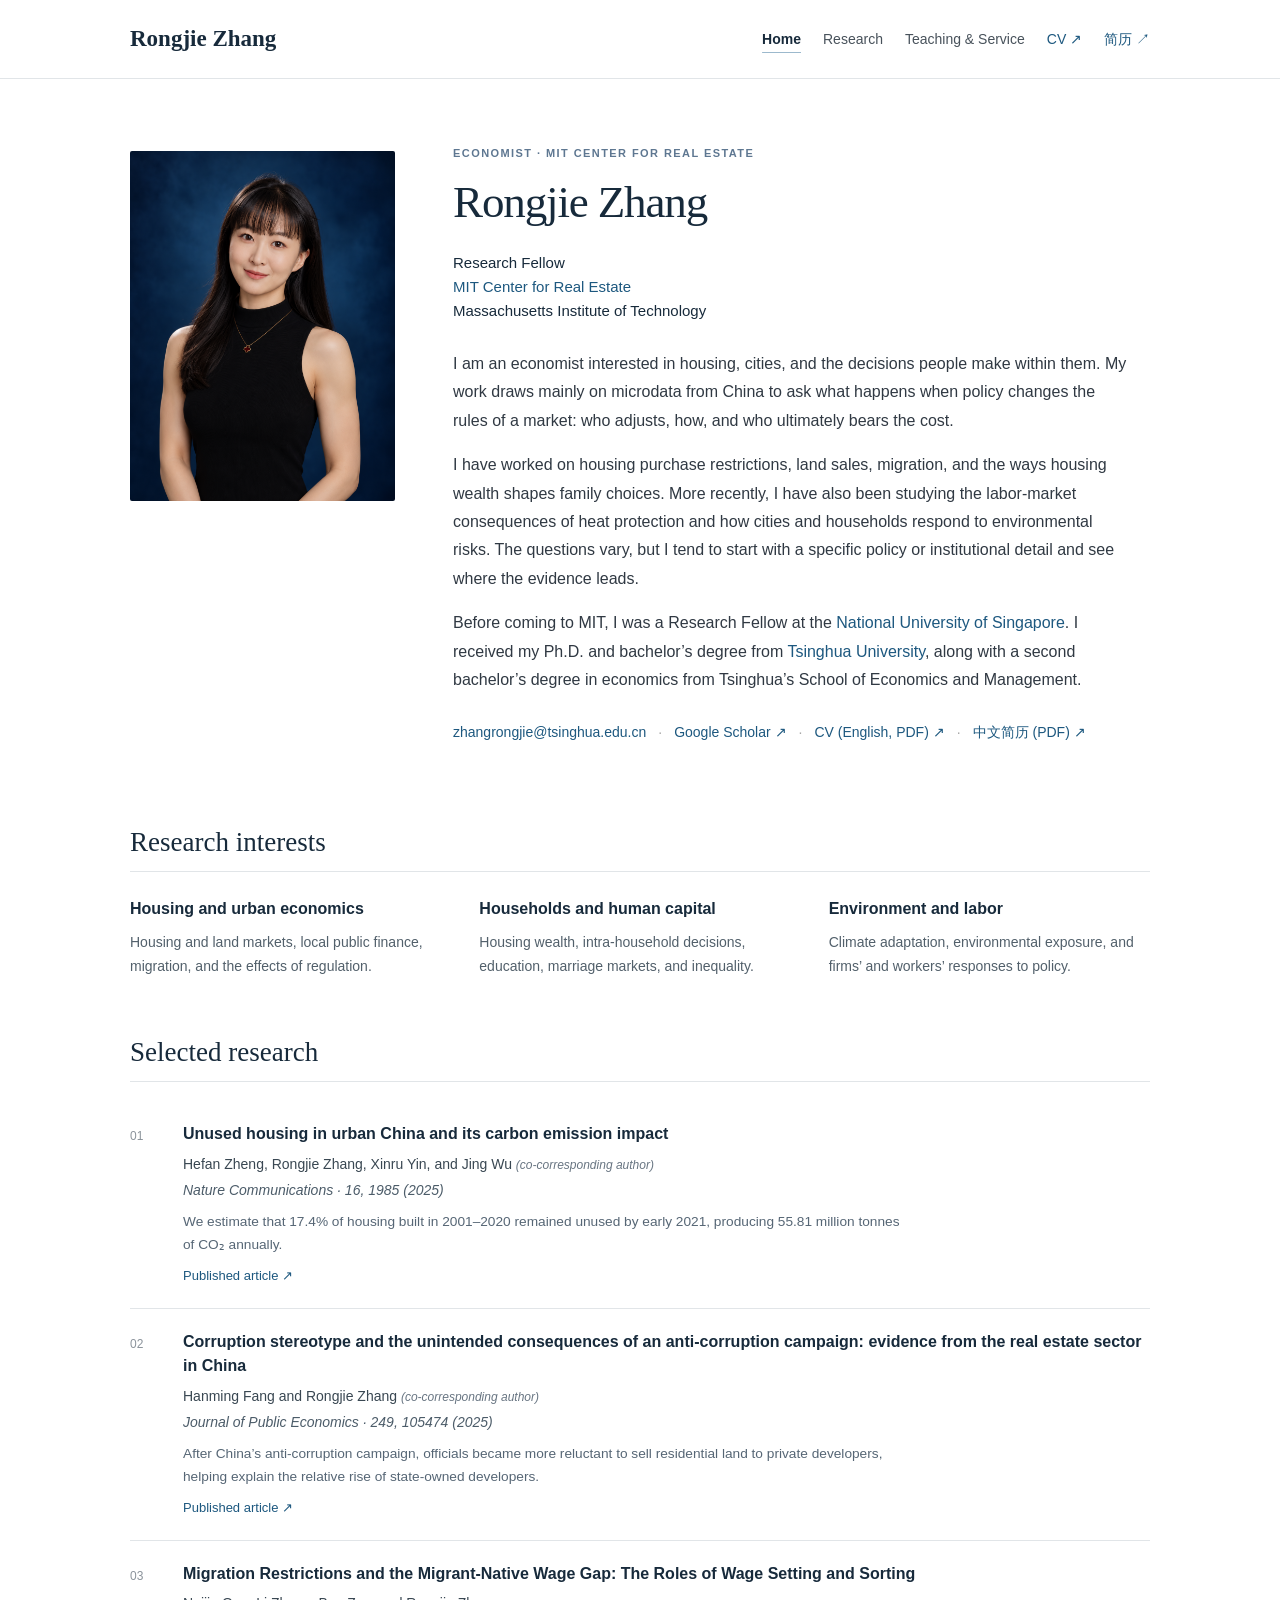
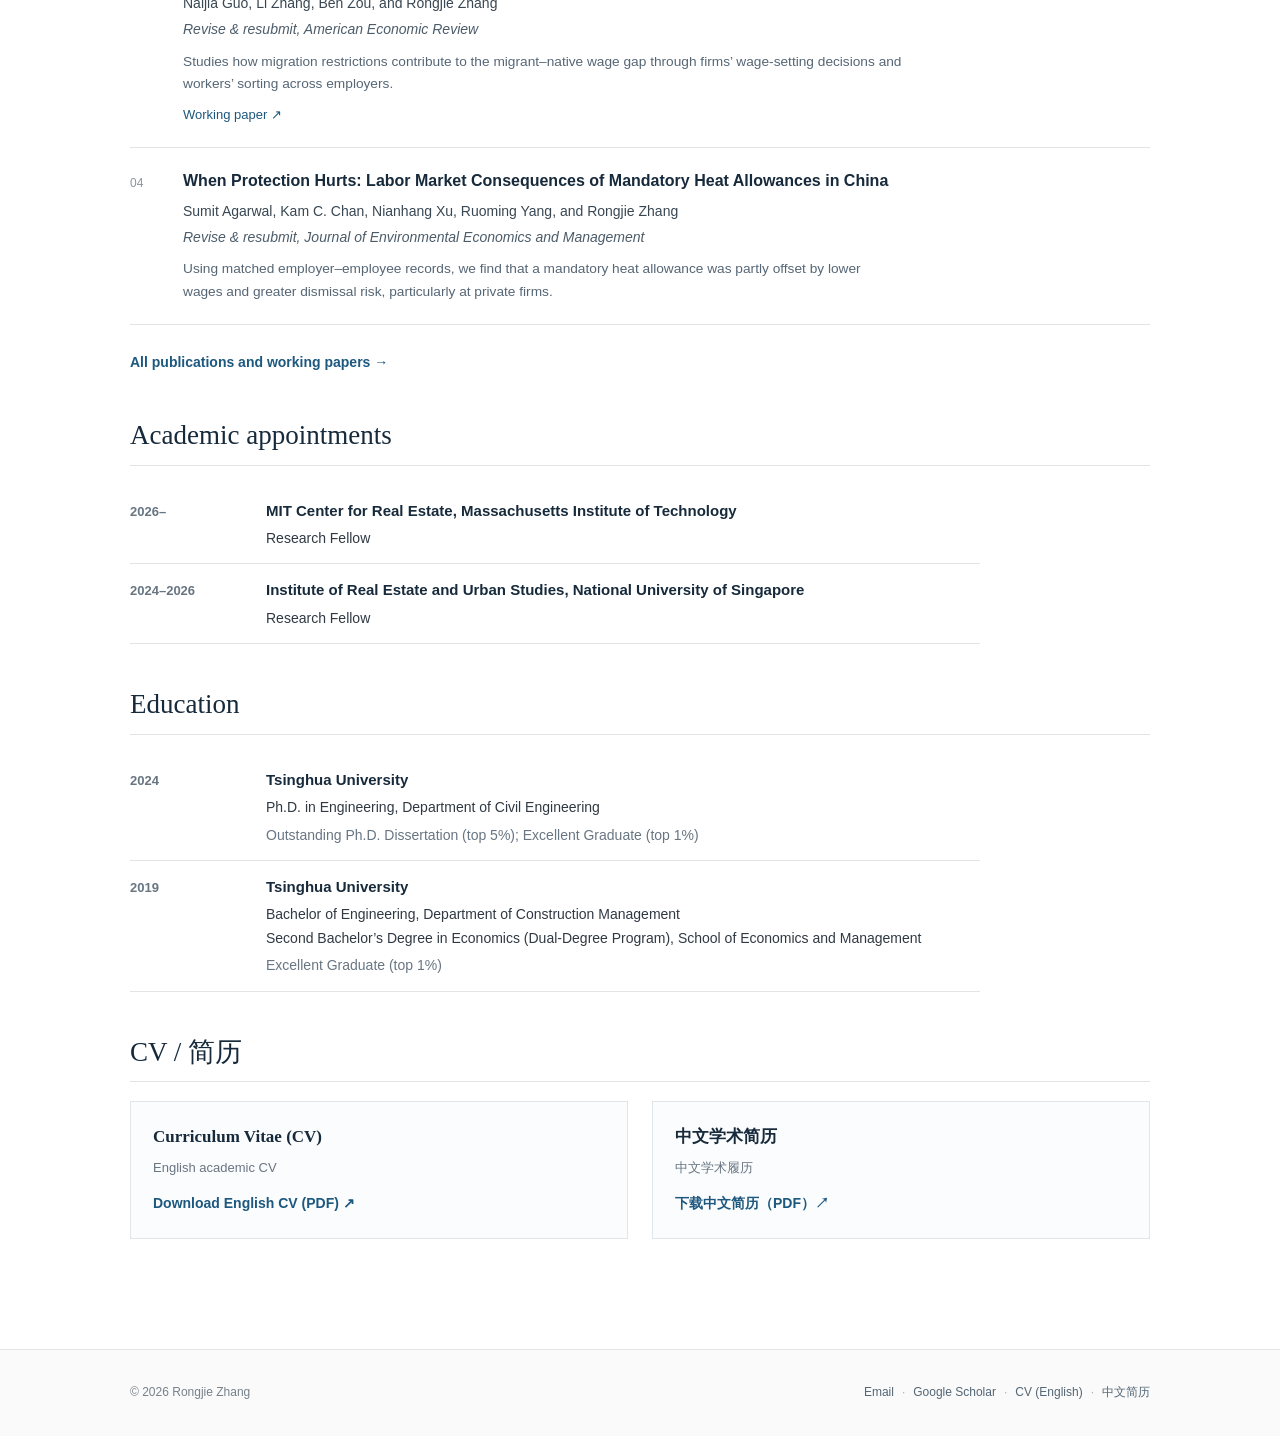
==== index.html @ 8dd88d0b "Add files via upload" ====
<!DOCTYPE html>
<html lang="en"><head><meta charset="utf-8"/><meta content="width=device-width, initial-scale=1" name="viewport"/><meta content="#ffffff" name="theme-color"/><meta content="Rongjie Zhang | Economist and Research Fellow, MIT Center for Real Estate" name="description"/><title>Home | Rongjie Zhang</title><link href="https://zhangrongjiethu.github.io/index.html" rel="canonical"/><link href="assets/favicon.svg" rel="icon" type="image/svg+xml"/><link href="styles.css" rel="stylesheet"/><script defer="" src="script.js"></script></head><body><a class="skip-link" href="#main">Skip to content</a><header class="site-header"><div class="wrap header-content"><a class="wordmark" href="index.html">Rongjie Zhang</a><nav aria-label="Main navigation" class="mainnav"><a aria-current="page" href="index.html">Home</a><a href="research.html">Research</a><a href="teaching.html">Teaching &amp; Service</a><a class="navcv" href="assets/Rongjie_Zhang_CV.pdf" rel="noopener" target="_blank">CV ↗</a><a class="navcv" href="assets/Rongjie_Zhang_CV_CN.pdf" rel="noopener" target="_blank">简历 ↗</a></nav><button aria-controls="mobile-menu" aria-expanded="false" aria-label="Open navigation" class="menu-button" type="button"><span></span><span></span><span></span></button></div><nav aria-label="Mobile navigation" class="mobile-nav" hidden="" id="mobile-menu"><a href="index.html">Home</a><a href="research.html">Research</a><a href="teaching.html">Teaching &amp; Service</a><a href="assets/Rongjie_Zhang_CV.pdf">CV (English)</a><a href="assets/Rongjie_Zhang_CV_CN.pdf">中文简历 (PDF)</a></nav></header><main id="main"><div class="wrap home-intro"><div class="portrait-col"><img alt="Portrait of Rongjie Zhang" class="portrait" height="1536" src="assets/rongjie-zhang.png" width="1024"/></div><div class="bio-col"><p class="eyebrow">Economist · MIT Center for Real Estate</p><h1>Rongjie Zhang</h1><p class="affil">Research Fellow<br/><a href="https://cre.mit.edu/" rel="noopener" target="_blank">MIT Center for Real Estate</a><br/>Massachusetts Institute of Technology</p>
<p>I am an economist interested in housing, cities, and the decisions people make within them. My work draws mainly on microdata from China to ask what happens when policy changes the rules of a market: who adjusts, how, and who ultimately bears the cost.</p>
<p>I have worked on housing purchase restrictions, land sales, migration, and the ways housing wealth shapes family choices. More recently, I have also been studying the labor-market consequences of heat protection and how cities and households respond to environmental risks. The questions vary, but I tend to start with a specific policy or institutional detail and see where the evidence leads.</p>
<p>Before coming to MIT, I was a Research Fellow at the <a href="https://ireus.nus.edu.sg/" rel="noopener" target="_blank">National University of Singapore</a>. I received my Ph.D. and bachelor’s degree from <a href="https://www.tsinghua.edu.cn/en/" rel="noopener" target="_blank">Tsinghua University</a>, along with a second bachelor’s degree in economics from Tsinghua’s School of Economics and Management.</p>
<p class="profile-links"><a href="mailto:zhangrongjie@tsinghua.edu.cn">zhangrongjie@tsinghua.edu.cn</a><span>·</span><a href="https://scholar.google.com.hk/citations?user=AvOiO-MAAAAJ&amp;hl=en" rel="noopener" target="_blank">Google Scholar ↗</a><span>·</span><a href="assets/Rongjie_Zhang_CV.pdf" rel="noopener" target="_blank">CV (English, PDF) ↗</a><span>·</span><a href="assets/Rongjie_Zhang_CV_CN.pdf" rel="noopener" target="_blank">中文简历 (PDF) ↗</a></p></div></div>
<div class="wrap below-home"><h2 class="section-heading">Research interests</h2><div class="fields"><div><h3>Housing and urban economics</h3><p>Housing and land markets, local public finance, migration, and the effects of regulation.</p></div><div><h3>Households and human capital</h3><p>Housing wealth, intra-household decisions, education, marriage markets, and inequality.</p></div><div><h3>Environment and labor</h3><p>Climate adaptation, environmental exposure, and firms’ and workers’ responses to policy.</p></div></div>
<h2 class="section-heading">Selected research</h2><div class="selected-papers"><article class="paper"><div class="paper-num">01</div><div class="paper-info"><h3 class="paper-title"><a href="https://doi.org/10.1038/s41467-025-57217-7" rel="noopener" target="_blank">Unused housing in urban China and its carbon emission impact</a></h3><p class="paper-authors">Hefan Zheng, Rongjie Zhang, Xinru Yin, and Jing Wu <span class="paper-correspondence">(co-corresponding author)</span></p><p class="paper-venue"><em>Nature Communications</em> · 16, 1985 (2025)</p><p class="paper-summary">We estimate that 17.4% of housing built in 2001–2020 remained unused by early 2021, producing 55.81 million tonnes of CO₂ annually.</p><div class="paper-links"><a href="https://doi.org/10.1038/s41467-025-57217-7" rel="noopener" target="_blank">Published article ↗</a></div></div></article><article class="paper"><div class="paper-num">02</div><div class="paper-info"><h3 class="paper-title"><a href="https://doi.org/10.1016/j.jpubeco.2025.105474" rel="noopener" target="_blank">Corruption stereotype and the unintended consequences of an anti-corruption campaign: evidence from the real estate sector in China</a></h3><p class="paper-authors">Hanming Fang and Rongjie Zhang <span class="paper-correspondence">(co-corresponding author)</span></p><p class="paper-venue"><em>Journal of Public Economics</em> · 249, 105474 (2025)</p><p class="paper-summary">After China’s anti-corruption campaign, officials became more reluctant to sell residential land to private developers, helping explain the relative rise of state-owned developers.</p><div class="paper-links"><a href="https://doi.org/10.1016/j.jpubeco.2025.105474" rel="noopener" target="_blank">Published article ↗</a></div></div></article><article class="paper"><div class="paper-num">03</div><div class="paper-info"><h3 class="paper-title"><a href="https://papers.ssrn.com/sol3/papers.cfm?abstract_id=5092829" rel="noopener" target="_blank">Migration Restrictions and the Migrant-Native Wage Gap: The Roles of Wage Setting and Sorting</a></h3><p class="paper-authors">Naijia Guo, Li Zhang, Ben Zou, and Rongjie Zhang</p><p class="paper-venue">Revise &amp; resubmit, American Economic Review</p><p class="paper-summary">Studies how migration restrictions contribute to the migrant–native wage gap through firms’ wage-setting decisions and workers’ sorting across employers.</p><div class="paper-links"><a href="https://papers.ssrn.com/sol3/papers.cfm?abstract_id=5092829" rel="noopener" target="_blank">Working paper ↗</a></div></div></article><article class="paper"><div class="paper-num">04</div><div class="paper-info"><h3 class="paper-title">When Protection Hurts: Labor Market Consequences of Mandatory Heat Allowances in China</h3><p class="paper-authors">Sumit Agarwal, Kam C. Chan, Nianhang Xu, Ruoming Yang, and Rongjie Zhang</p><p class="paper-venue">Revise &amp; resubmit, Journal of Environmental Economics and Management</p><p class="paper-summary">Using matched employer–employee records, we find that a mandatory heat allowance was partly offset by lower wages and greater dismissal risk, particularly at private firms.</p></div></article></div><p class="more-link"><a href="research.html">All publications and working papers →</a></p>
<h2 class="section-heading">Academic appointments</h2><div class="timeline education-timeline"><div class="timeline-row"><span class="timeline-date">2026–</span><div><h3>MIT Center for Real Estate, Massachusetts Institute of Technology</h3><p>Research Fellow</p></div></div><div class="timeline-row"><span class="timeline-date">2024–2026</span><div><h3>Institute of Real Estate and Urban Studies, National University of Singapore</h3><p>Research Fellow</p></div></div></div>
<h2 class="section-heading">Education</h2><div class="timeline education-timeline"><div class="timeline-row"><span class="timeline-date">2024</span><div><h3>Tsinghua University</h3><p>Ph.D. in Engineering, Department of Civil Engineering</p><p class="subline">Outstanding Ph.D. Dissertation (top 5%); Excellent Graduate (top 1%)</p></div></div><div class="timeline-row"><span class="timeline-date">2019</span><div><h3>Tsinghua University</h3><p>Bachelor of Engineering, Department of Construction Management</p><p>Second Bachelor’s Degree in Economics (Dual-Degree Program), School of Economics and Management</p><p class="subline">Excellent Graduate (top 1%)</p></div></div></div>
<h2 class="section-heading" id="cv-downloads">CV / 简历</h2><div class="cv-downloads"><div><h3>Curriculum Vitae (CV)</h3><p>English academic CV</p><a download="" href="assets/Rongjie_Zhang_CV.pdf">Download English CV (PDF) ↗</a></div><div><h3>中文学术简历</h3><p>中文学术履历</p><a download="" href="assets/Rongjie_Zhang_CV_CN.pdf">下载中文简历（PDF）↗</a></div></div></div></main><footer class="footer"><div class="wrap foot-content"><span>© <span id="current-year">2026</span> Rongjie Zhang</span><span><a href="mailto:zhangrongjie@tsinghua.edu.cn">Email</a><span class="sep">·</span><a href="https://scholar.google.com.hk/citations?user=AvOiO-MAAAAJ&amp;hl=en" rel="noopener" target="_blank">Google Scholar</a><span class="sep">·</span><a href="assets/Rongjie_Zhang_CV.pdf">CV (English)</a><span class="sep">·</span><a href="assets/Rongjie_Zhang_CV_CN.pdf">中文简历</a></span></div></footer></body></html>
---- styles.css ----
/* Academic personal website: quiet typography, legible text, no framework */
:root{--ink:#172a3b;--text:#303943;--muted:#687582;--line:#e1e5e8;--link:#1d587f;--background:#fff;--subtle:#f7f8f8}
*{box-sizing:border-box}html{scroll-behavior:smooth}body{margin:0;background:var(--background);color:var(--text);font:16px/1.78 -apple-system,BlinkMacSystemFont,"Segoe UI",Arial,Helvetica,sans-serif;-webkit-font-smoothing:antialiased}a{color:var(--link);text-decoration:none}a:hover{text-decoration:underline}a:focus-visible,button:focus-visible{outline:3px solid #7fa9c2;outline-offset:3px}.wrap{width:min(100% - 52px,1020px);margin:0 auto}.skip-link{position:absolute;top:-100px;left:10px;background:#fff;padding:8px 14px;z-index:5}.skip-link:focus{top:10px}.site-header{border-bottom:1px solid var(--line)}.header-content{min-height:78px;display:flex;align-items:center;justify-content:space-between;gap:25px}.wordmark{font-family:Georgia,"Times New Roman",serif;color:var(--ink);font-size:23px;font-weight:600;white-space:nowrap}.wordmark:hover{text-decoration:none}.mainnav{display:flex;align-items:center;gap:30px}.mainnav a{font-size:14px;color:#48525b}.mainnav a[aria-current="page"]{font-weight:700;color:var(--ink);text-decoration:underline;text-decoration-color:#9cb9cd;text-underline-offset:8px}.mainnav .navcv{color:var(--link)}.menu-button{display:none;appearance:none;border:0;background:none;cursor:pointer;padding:10px}.menu-button span{display:block;width:23px;height:2px;margin:5px 0;background:var(--ink)}.mobile-nav{border-top:1px solid var(--line);padding:12px 26px 23px}.mobile-nav a{display:block;padding:7px 0}.mobile-nav[hidden]{display:none}
h1,h2,h3,p{margin-top:0}h1,h2,h3{color:var(--ink)}h1{font-family:Georgia,"Times New Roman",serif;font-size:45px;line-height:1.18;letter-spacing:-.025em;font-weight:normal;margin:0 0 22px}h2{font-family:Georgia,"Times New Roman",serif;font-size:27px;line-height:1.28;font-weight:normal}h3{font-size:16px}.home-intro{display:grid;grid-template-columns:265px minmax(0,1fr);gap:68px;padding-top:65px;padding-bottom:37px;align-items:start}.portrait-col{padding-top:7px}.portrait{display:block;width:100%;height:350px;object-fit:cover;object-position:center 18%;border-radius:2px}.portrait-caption{font-size:12px;color:var(--muted);margin:10px 0 0;letter-spacing:.03em}.bio-col{max-width:680px}.eyebrow{text-transform:uppercase;font-size:11px;letter-spacing:.13em;font-weight:700;color:#5e7791;margin:0 0 12px}.affil{font-size:15px;line-height:1.6;color:var(--ink);margin:0 0 27px}.bio-col>p:not(.eyebrow):not(.affil):not(.profile-links){margin-bottom:17px}.bio-col strong{font-weight:600}.profile-links{display:flex;flex-wrap:wrap;gap:8px 12px;font-size:14px;margin:25px 0 0;align-items:center}.profile-links span{color:#a8a8a8}.below-home{padding-bottom:90px}.section-heading{border-bottom:1px solid var(--line);padding-bottom:12px;margin:48px 0 19px}.research-intro{max-width:825px}.fields{display:grid;grid-template-columns:repeat(3,minmax(0,1fr));gap:28px;margin-top:23px}.fields h3{margin-bottom:6px;font-weight:650}.fields p{font-size:14px;line-height:1.72;color:#52606b}.selected-papers .paper{padding:21px 0}.more-link{margin-top:25px;font-size:14px}.more-link a{font-weight:600}.article-page{max-width:940px;padding-top:63px;padding-bottom:100px}.page-heading{max-width:830px;margin-bottom:44px}.page-heading h1{font-size:39px;margin-bottom:22px}.page-heading p:last-child{color:#4e5963}.paper-list{margin-bottom:36px}.paper{display:grid;grid-template-columns:38px 1fr;gap:15px;border-bottom:1px solid var(--line);padding:24px 0 21px}.paper:first-child{border-top:0}.paper-num{font-size:12px;color:#8b939b;padding-top:4px;font-variant-numeric:tabular-nums}.paper-title{font-size:16px;font-weight:600;line-height:1.54;margin:0 0 6px}.paper-title a{color:var(--ink)}.paper-title a:hover{color:var(--link)}.paper-authors{font-size:14px;line-height:1.64;margin:0 0 3px}.paper-venue{font-size:14px;line-height:1.6;margin:0;color:#4c5c69;font-style:italic}.paper-summary{font-size:13.5px;color:#63717e;margin:10px 0 0;max-width:720px;line-height:1.65}.paper-links{font-size:13px;margin-top:7px}.paper-links:empty{display:none}.section-context{font-size:14px;color:var(--muted);margin:-6px 0 19px}.research-note{border-left:3px solid #c3d6e2;background:var(--subtle);padding:17px 22px;margin-top:40px}.research-note h3{margin:0 0 5px}.research-note p{margin:0;font-size:14px}.subheading{font-size:16px;margin:25px 0 8px}.journal-list{max-width:900px;font-size:14px;line-height:1.9}.timeline{margin-top:12px}.timeline-row{display:grid;grid-template-columns:116px minmax(0,1fr);gap:20px;padding:15px 0;border-bottom:1px solid var(--line)}.timeline-date{font-size:13px;color:var(--muted);padding-top:2px;font-weight:600}.timeline-row h3{margin:0 0 2px;font-size:15px}.timeline-row p{margin:0;font-size:14px;line-height:1.72}.timeline-row .subline{margin-top:3px;color:var(--muted)}.muted{font-weight:400;color:var(--muted)}.timeline.dense .timeline-row{padding:11px 0}.footer{border-top:1px solid var(--line);background:#fafafa}.foot-content{min-height:86px;display:flex;justify-content:space-between;align-items:center;font-size:12px;color:#76818b;gap:16px}.foot-content a{color:#536675}.sep{padding:0 8px;color:#aab3ba}
@media(max-width:810px){.wrap{width:min(100% - 36px,680px)}.mainnav{display:none}.menu-button{display:block}.header-content{min-height:66px}.wordmark{font-size:21px}.home-intro{grid-template-columns:180px minmax(0,1fr);gap:28px;padding-top:43px}.portrait{height:245px}.bio-col h1{font-size:35px}.affil{font-size:14px}.fields{grid-template-columns:1fr;gap:8px}.article-page{padding-top:44px}.page-heading h1{font-size:34px}}
@media(max-width:590px){.wrap{width:calc(100% - 38px)}.home-intro{grid-template-columns:1fr;gap:19px}.portrait-col{max-width:205px}.portrait{height:248px}.portrait-caption{display:none}.bio-col h1{font-size:37px}.bio-col .eyebrow{margin-bottom:7px}.bio-col .affil{margin-bottom:22px}.profile-links{line-height:1.6}.page-heading h1{font-size:33px}.article-page{padding-bottom:65px}.paper{grid-template-columns:26px minmax(0,1fr);gap:9px;padding:21px 0}.paper-title{font-size:15px}.timeline-row{grid-template-columns:68px minmax(0,1fr);gap:11px}.foot-content{padding:22px 0;align-items:flex-start;flex-direction:column;min-height:unset}.section-heading{margin-top:40px}.below-home{padding-bottom:55px}}
@media(prefers-reduced-motion:reduce){html{scroll-behavior:auto}}

/* Research grant and degree distinctions */
.grant-entry{padding:9px 0 15px;border-bottom:1px solid var(--line);max-width:850px}
.grant-entry h3{font-size:16px;font-weight:650;margin:0 0 2px}
.grant-entry p{font-size:14px;line-height:1.72;margin:0 0 5px}
.grant-entry .grant-program,.grant-entry .grant-period,.grant-entry .grant-role{color:var(--muted)}
.grant-entry .grant-title{font-size:15px;color:var(--ink);margin-top:7px}
.grant-entry-research{padding-bottom:20px}
.education-timeline{max-width:850px}
.education-timeline .timeline-row{padding:13px 0}
.education-timeline .timeline-date{min-width:0}
@media(max-width:590px){.grant-entry .grant-title{font-size:14px}}
/* Prevent desktop navigation labels from breaking across lines. */
.mainnav a{white-space:nowrap}

/* Final typography refinements */
.home-intro{gap:58px}.bio-col>p:not(.eyebrow):not(.affil):not(.profile-links){margin-bottom:16px}.paper-summary{color:#566675;font-size:13.7px}.section-heading{margin-top:43px}.page-heading p:last-child{line-height:1.7}.paper-authors{color:#394752}.paper-venue em{font-style:italic}

/* bilingual CV downloads and author roles */
.cv-downloads{display:grid;grid-template-columns:repeat(2,minmax(0,1fr));gap:24px;margin:14px 0 20px}
.cv-downloads>div{border:1px solid var(--line);padding:20px 22px;background:#fbfcfd}
.cv-downloads h3{font-size:17px;margin:0 0 4px;font-family:Georgia,"Noto Serif CJK SC",serif}
.cv-downloads p{font-size:13px;color:var(--muted);margin:0 0 10px}
.cv-downloads a{font-size:14px;font-weight:600}
.paper-correspondence{font-style:italic;color:var(--muted);font-size:12px}
.mainnav{gap:22px}
@media(max-width:590px){.cv-downloads{grid-template-columns:1fr;gap:12px}}
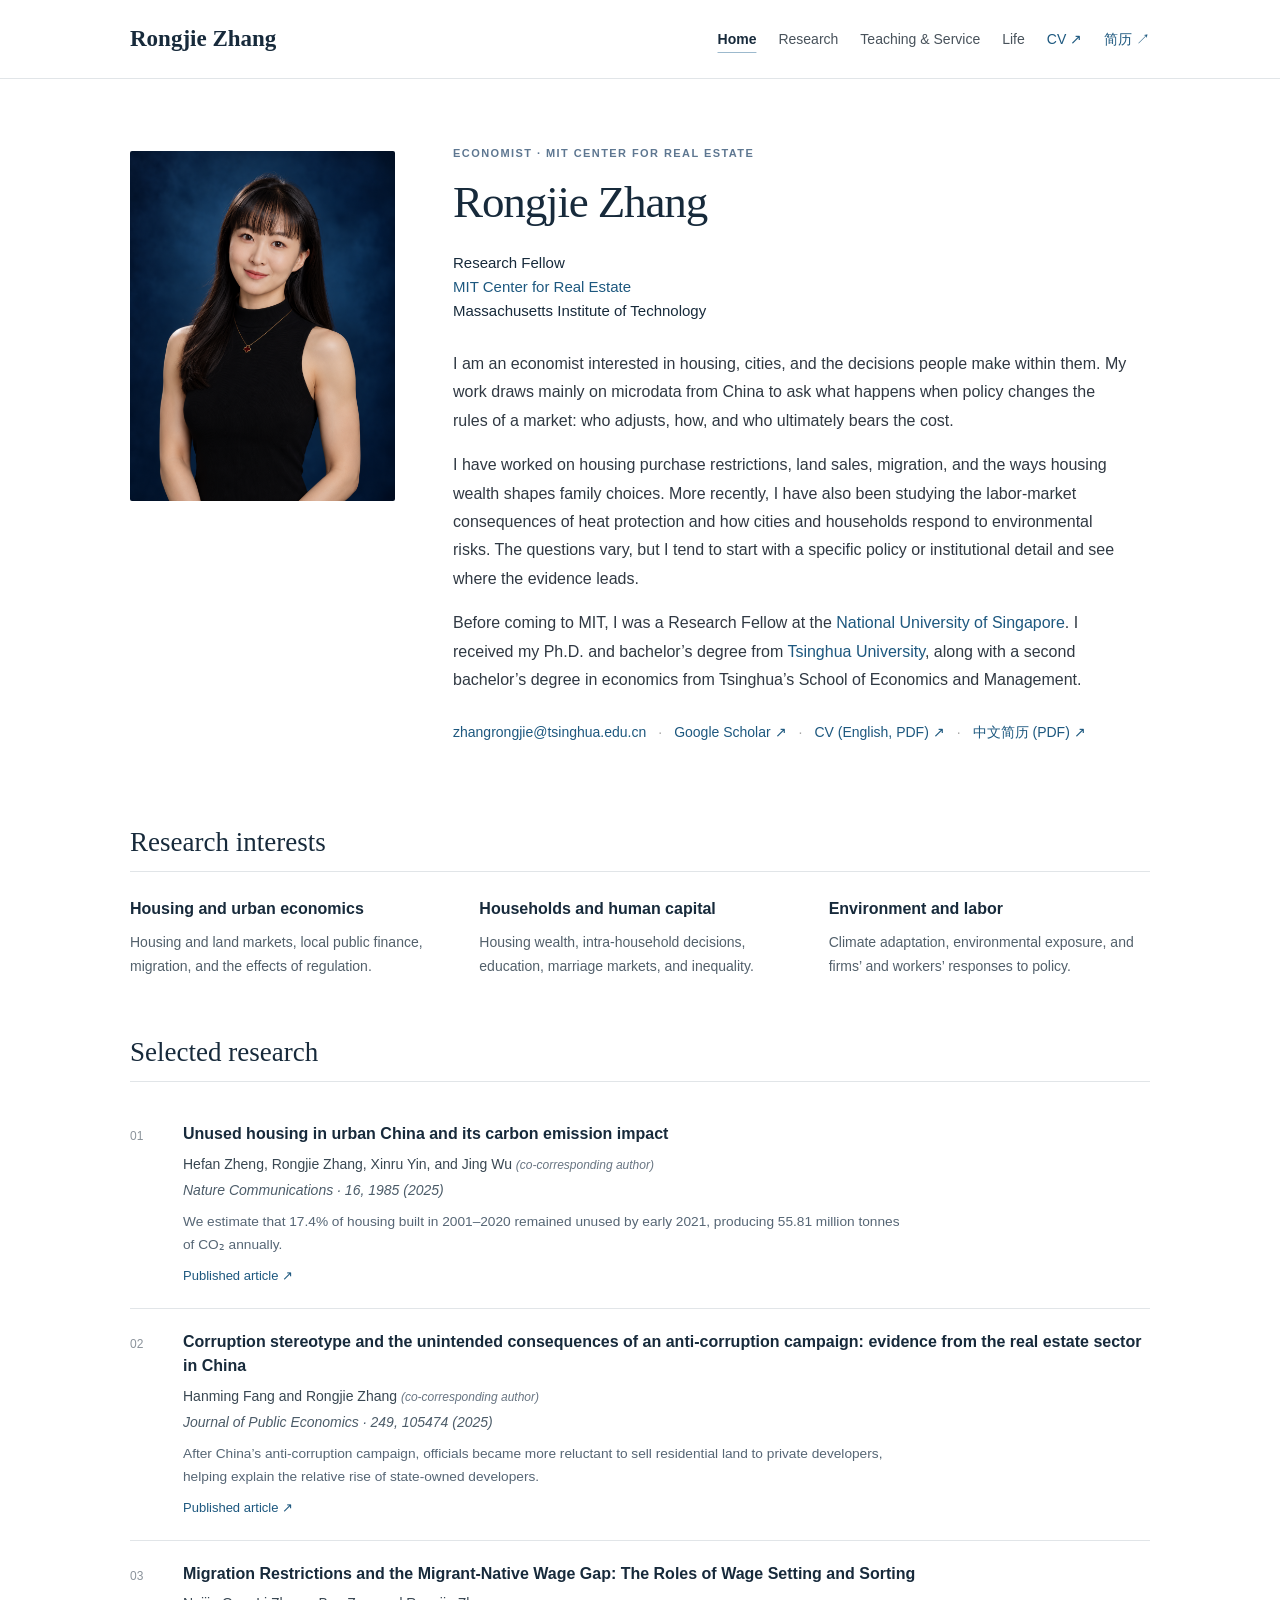
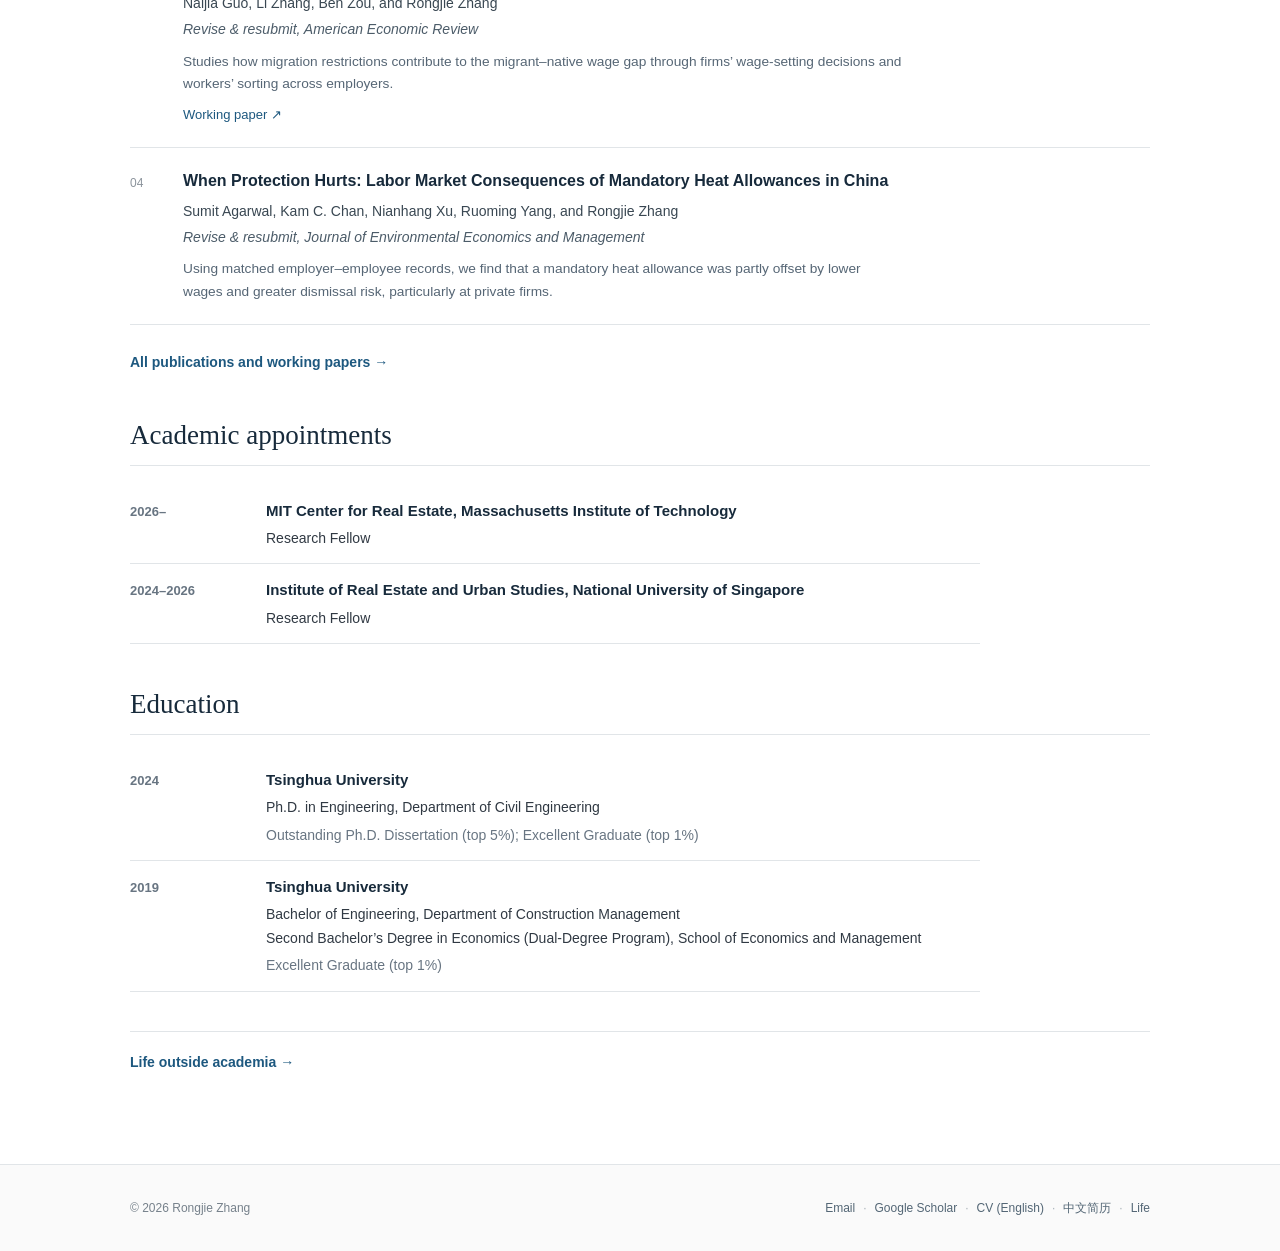
==== commit 6e9a0580: "Update academic website and Life page" ====
--- a/index.html
+++ b/index.html
@@ -1,5 +1,6 @@
 <!DOCTYPE html>
-<html lang="en"><head><meta charset="utf-8"/><meta content="width=device-width, initial-scale=1" name="viewport"/><meta content="#ffffff" name="theme-color"/><meta content="Rongjie Zhang | Economist and Research Fellow, MIT Center for Real Estate" name="description"/><title>Home | Rongjie Zhang</title><link href="https://zhangrongjiethu.github.io/index.html" rel="canonical"/><link href="assets/favicon.svg" rel="icon" type="image/svg+xml"/><link href="styles.css" rel="stylesheet"/><script defer="" src="script.js"></script></head><body><a class="skip-link" href="#main">Skip to content</a><header class="site-header"><div class="wrap header-content"><a class="wordmark" href="index.html">Rongjie Zhang</a><nav aria-label="Main navigation" class="mainnav"><a aria-current="page" href="index.html">Home</a><a href="research.html">Research</a><a href="teaching.html">Teaching &amp; Service</a><a class="navcv" href="assets/Rongjie_Zhang_CV.pdf" rel="noopener" target="_blank">CV ↗</a><a class="navcv" href="assets/Rongjie_Zhang_CV_CN.pdf" rel="noopener" target="_blank">简历 ↗</a></nav><button aria-controls="mobile-menu" aria-expanded="false" aria-label="Open navigation" class="menu-button" type="button"><span></span><span></span><span></span></button></div><nav aria-label="Mobile navigation" class="mobile-nav" hidden="" id="mobile-menu"><a href="index.html">Home</a><a href="research.html">Research</a><a href="teaching.html">Teaching &amp; Service</a><a href="assets/Rongjie_Zhang_CV.pdf">CV (English)</a><a href="assets/Rongjie_Zhang_CV_CN.pdf">中文简历 (PDF)</a></nav></header><main id="main"><div class="wrap home-intro"><div class="portrait-col"><img alt="Portrait of Rongjie Zhang" class="portrait" height="1536" src="assets/rongjie-zhang.png" width="1024"/></div><div class="bio-col"><p class="eyebrow">Economist · MIT Center for Real Estate</p><h1>Rongjie Zhang</h1><p class="affil">Research Fellow<br/><a href="https://cre.mit.edu/" rel="noopener" target="_blank">MIT Center for Real Estate</a><br/>Massachusetts Institute of Technology</p>
+
+<html lang="en"><head><meta charset="utf-8"/><meta content="width=device-width, initial-scale=1" name="viewport"/><meta content="#ffffff" name="theme-color"/><meta content="Rongjie Zhang | Economist and Research Fellow, MIT Center for Real Estate" name="description"/><title>Home | Rongjie Zhang</title><link href="https://zhangrongjiethu.github.io/index.html" rel="canonical"/><link href="assets/favicon.svg" rel="icon" type="image/svg+xml"/><link href="styles.css" rel="stylesheet"/><script defer="" src="script.js"></script></head><body><a class="skip-link" href="#main">Skip to content</a><header class="site-header"><div class="wrap header-content"><a class="wordmark" href="index.html">Rongjie Zhang</a><nav aria-label="Main navigation" class="mainnav"><a aria-current="page" href="index.html">Home</a><a href="research.html">Research</a><a href="teaching.html">Teaching &amp; Service</a><a href="life.html">Life</a><a class="navcv" href="assets/Rongjie_Zhang_CV.pdf" rel="noopener" target="_blank">CV ↗</a><a class="navcv" href="assets/Rongjie_Zhang_CV_CN.pdf" rel="noopener" target="_blank">简历 ↗</a></nav><button aria-controls="mobile-menu" aria-expanded="false" aria-label="Open navigation" class="menu-button" type="button"><span></span><span></span><span></span></button></div><nav aria-label="Mobile navigation" class="mobile-nav" hidden="" id="mobile-menu"><a href="index.html">Home</a><a href="research.html">Research</a><a href="teaching.html">Teaching &amp; Service</a><a href="life.html">Life outside academia</a><a href="assets/Rongjie_Zhang_CV.pdf">CV (English)</a><a href="assets/Rongjie_Zhang_CV_CN.pdf">中文简历 (PDF)</a></nav></header><main id="main"><div class="wrap home-intro"><div class="portrait-col"><img alt="Portrait of Rongjie Zhang" class="portrait" height="1536" src="assets/rongjie-zhang.png" width="1024"/></div><div class="bio-col"><p class="eyebrow">Economist · MIT Center for Real Estate</p><h1>Rongjie Zhang</h1><p class="affil">Research Fellow<br/><a href="https://cre.mit.edu/" rel="noopener" target="_blank">MIT Center for Real Estate</a><br/>Massachusetts Institute of Technology</p>
 <p>I am an economist interested in housing, cities, and the decisions people make within them. My work draws mainly on microdata from China to ask what happens when policy changes the rules of a market: who adjusts, how, and who ultimately bears the cost.</p>
 <p>I have worked on housing purchase restrictions, land sales, migration, and the ways housing wealth shapes family choices. More recently, I have also been studying the labor-market consequences of heat protection and how cities and households respond to environmental risks. The questions vary, but I tend to start with a specific policy or institutional detail and see where the evidence leads.</p>
 <p>Before coming to MIT, I was a Research Fellow at the <a href="https://ireus.nus.edu.sg/" rel="noopener" target="_blank">National University of Singapore</a>. I received my Ph.D. and bachelor’s degree from <a href="https://www.tsinghua.edu.cn/en/" rel="noopener" target="_blank">Tsinghua University</a>, along with a second bachelor’s degree in economics from Tsinghua’s School of Economics and Management.</p>
@@ -8,4 +9,4 @@
 <h2 class="section-heading">Selected research</h2><div class="selected-papers"><article class="paper"><div class="paper-num">01</div><div class="paper-info"><h3 class="paper-title"><a href="https://doi.org/10.1038/s41467-025-57217-7" rel="noopener" target="_blank">Unused housing in urban China and its carbon emission impact</a></h3><p class="paper-authors">Hefan Zheng, Rongjie Zhang, Xinru Yin, and Jing Wu <span class="paper-correspondence">(co-corresponding author)</span></p><p class="paper-venue"><em>Nature Communications</em> · 16, 1985 (2025)</p><p class="paper-summary">We estimate that 17.4% of housing built in 2001–2020 remained unused by early 2021, producing 55.81 million tonnes of CO₂ annually.</p><div class="paper-links"><a href="https://doi.org/10.1038/s41467-025-57217-7" rel="noopener" target="_blank">Published article ↗</a></div></div></article><article class="paper"><div class="paper-num">02</div><div class="paper-info"><h3 class="paper-title"><a href="https://doi.org/10.1016/j.jpubeco.2025.105474" rel="noopener" target="_blank">Corruption stereotype and the unintended consequences of an anti-corruption campaign: evidence from the real estate sector in China</a></h3><p class="paper-authors">Hanming Fang and Rongjie Zhang <span class="paper-correspondence">(co-corresponding author)</span></p><p class="paper-venue"><em>Journal of Public Economics</em> · 249, 105474 (2025)</p><p class="paper-summary">After China’s anti-corruption campaign, officials became more reluctant to sell residential land to private developers, helping explain the relative rise of state-owned developers.</p><div class="paper-links"><a href="https://doi.org/10.1016/j.jpubeco.2025.105474" rel="noopener" target="_blank">Published article ↗</a></div></div></article><article class="paper"><div class="paper-num">03</div><div class="paper-info"><h3 class="paper-title"><a href="https://papers.ssrn.com/sol3/papers.cfm?abstract_id=5092829" rel="noopener" target="_blank">Migration Restrictions and the Migrant-Native Wage Gap: The Roles of Wage Setting and Sorting</a></h3><p class="paper-authors">Naijia Guo, Li Zhang, Ben Zou, and Rongjie Zhang</p><p class="paper-venue">Revise &amp; resubmit, American Economic Review</p><p class="paper-summary">Studies how migration restrictions contribute to the migrant–native wage gap through firms’ wage-setting decisions and workers’ sorting across employers.</p><div class="paper-links"><a href="https://papers.ssrn.com/sol3/papers.cfm?abstract_id=5092829" rel="noopener" target="_blank">Working paper ↗</a></div></div></article><article class="paper"><div class="paper-num">04</div><div class="paper-info"><h3 class="paper-title">When Protection Hurts: Labor Market Consequences of Mandatory Heat Allowances in China</h3><p class="paper-authors">Sumit Agarwal, Kam C. Chan, Nianhang Xu, Ruoming Yang, and Rongjie Zhang</p><p class="paper-venue">Revise &amp; resubmit, Journal of Environmental Economics and Management</p><p class="paper-summary">Using matched employer–employee records, we find that a mandatory heat allowance was partly offset by lower wages and greater dismissal risk, particularly at private firms.</p></div></article></div><p class="more-link"><a href="research.html">All publications and working papers →</a></p>
 <h2 class="section-heading">Academic appointments</h2><div class="timeline education-timeline"><div class="timeline-row"><span class="timeline-date">2026–</span><div><h3>MIT Center for Real Estate, Massachusetts Institute of Technology</h3><p>Research Fellow</p></div></div><div class="timeline-row"><span class="timeline-date">2024–2026</span><div><h3>Institute of Real Estate and Urban Studies, National University of Singapore</h3><p>Research Fellow</p></div></div></div>
 <h2 class="section-heading">Education</h2><div class="timeline education-timeline"><div class="timeline-row"><span class="timeline-date">2024</span><div><h3>Tsinghua University</h3><p>Ph.D. in Engineering, Department of Civil Engineering</p><p class="subline">Outstanding Ph.D. Dissertation (top 5%); Excellent Graduate (top 1%)</p></div></div><div class="timeline-row"><span class="timeline-date">2019</span><div><h3>Tsinghua University</h3><p>Bachelor of Engineering, Department of Construction Management</p><p>Second Bachelor’s Degree in Economics (Dual-Degree Program), School of Economics and Management</p><p class="subline">Excellent Graduate (top 1%)</p></div></div></div>
-<h2 class="section-heading" id="cv-downloads">CV / 简历</h2><div class="cv-downloads"><div><h3>Curriculum Vitae (CV)</h3><p>English academic CV</p><a download="" href="assets/Rongjie_Zhang_CV.pdf">Download English CV (PDF) ↗</a></div><div><h3>中文学术简历</h3><p>中文学术履历</p><a download="" href="assets/Rongjie_Zhang_CV_CN.pdf">下载中文简历（PDF）↗</a></div></div></div></main><footer class="footer"><div class="wrap foot-content"><span>© <span id="current-year">2026</span> Rongjie Zhang</span><span><a href="mailto:zhangrongjie@tsinghua.edu.cn">Email</a><span class="sep">·</span><a href="https://scholar.google.com.hk/citations?user=AvOiO-MAAAAJ&amp;hl=en" rel="noopener" target="_blank">Google Scholar</a><span class="sep">·</span><a href="assets/Rongjie_Zhang_CV.pdf">CV (English)</a><span class="sep">·</span><a href="assets/Rongjie_Zhang_CV_CN.pdf">中文简历</a></span></div></footer></body></html>+<div class="home-life-entry"><a href="life.html">Life outside academia<span aria-hidden="true"> →</span></a></div></div></main><footer class="footer"><div class="wrap foot-content"><span>© <span id="current-year">2026</span> Rongjie Zhang</span><span><a href="mailto:zhangrongjie@tsinghua.edu.cn">Email</a><span class="sep">·</span><a href="https://scholar.google.com.hk/citations?user=AvOiO-MAAAAJ&amp;hl=en" rel="noopener" target="_blank">Google Scholar</a><span class="sep">·</span><a href="assets/Rongjie_Zhang_CV.pdf">CV (English)</a><span class="sep">·</span><a href="assets/Rongjie_Zhang_CV_CN.pdf">中文简历</a><span class="sep">·</span><a href="life.html">Life</a></span></div></footer></body></html>
--- a/styles.css
+++ b/styles.css
@@ -32,3 +32,153 @@
 .paper-correspondence{font-style:italic;color:var(--muted);font-size:12px}
 .mainnav{gap:22px}
 @media(max-width:590px){.cv-downloads{grid-template-columns:1fr;gap:12px}}
+
+
+
+
+
+
+/* Life: restrained, image-led editorial layout */
+.life-header{max-width:790px;margin-bottom:48px}
+.life-header h1{margin-bottom:16px}
+.life-header .life-lede{font-size:16px;line-height:1.84;color:#425261;max-width:750px;margin:0}
+.life-theme{border-top:1px solid var(--line);padding-top:31px;margin-bottom:57px}
+.life-theme-number{font-size:10.5px;letter-spacing:.17em;color:#7b8b9a;font-weight:700;margin-bottom:9px}
+.life-theme-title{font-family:Georgia,"Times New Roman",serif;font-size:29px;line-height:1.3;letter-spacing:-.015em;margin:0 0 10px;font-weight:normal}
+.life-theme-intro{font-size:14px;line-height:1.73;color:#64717c;max-width:730px;margin:0 0 29px}
+.life-subtheme{margin-bottom:37px}
+.life-subtheme h3{font-size:16px;line-height:1.5;font-weight:650;color:var(--ink);margin:0 0 6px}
+.life-subtheme>p{font-size:14px;line-height:1.75;color:#576575;max-width:755px;margin:0 0 17px}
+.life-sketch-grid{--sketch-height:560px;--sketch-gutter:16px;display:grid;grid-template-columns:minmax(0,0.94fr) minmax(0,1.06fr);gap:20px;align-items:start}
+.life-figure{margin:0;min-width:0}
+.life-figure img{display:block;width:100%;background:#f4f6f7;border-radius:2px}
+.life-sketch-grid img.sketch-main{height:var(--sketch-height);object-fit:cover;object-position:center 49%}
+.life-perth-figure{min-width:0}
+.perth-photo-pair{height:var(--sketch-height);display:grid;grid-template-rows:minmax(0,1fr) minmax(0,1fr);gap:var(--sketch-gutter);overflow:hidden}
+.perth-photo-pair img{width:100%;height:100%;min-height:0;object-fit:cover}
+.perth-photo-pair img.sketch-coast{object-position:center 42%}
+.perth-photo-pair img.sketch-water{object-position:center 57%}
+.life-figure figcaption{color:#778490;font-size:12px;line-height:1.65;margin-top:9px;letter-spacing:.005em}
+.life-figure figcaption strong{color:#556779;font-weight:600}
+.life-photo-duo{display:grid;grid-template-columns:repeat(2,minmax(0,1fr));gap:18px;align-items:start}
+.life-photo-duo img{height:245px;object-fit:cover}
+.life-photo-duo img.nature-photo{height:246px}
+.life-photo-duo img.music-photo{height:272px}
+.life-photo-duo img.ceremony-photo{height:256px}
+.life-photo-duo img[src*="music-erhu"]{object-position:center 49%}
+.life-photo-duo img[src*="music-accordion"]{object-position:center 50%}
+.life-photo-duo img[src*="ritual-cookies"]{object-position:center 72%}
+.life-photo-duo img[src*="nature-swans"]{object-position:center 53%}
+.life-photo-duo img[src*="nature-deer"]{object-position:center 54%}
+.life-afterword{border-top:1px solid var(--line);padding-top:22px;margin-top:0;max-width:830px}
+.life-afterword p{font-size:13.7px;line-height:1.78;color:#65727e}
+.home-life-brief{max-width:860px;font-size:15px;line-height:1.78;color:#4c5c68}
+.home-life-brief a{font-weight:600;font-size:14px}
+@media(max-width:810px){
+.life-sketch-grid{--sketch-height:490px;gap:15px}
+.life-header{margin-bottom:40px}
+.life-theme{margin-bottom:48px}
+.life-photo-duo{gap:14px}
+.life-photo-duo img.nature-photo,.life-photo-duo img.music-photo,.life-photo-duo img.ceremony-photo{height:220px}
+}
+@media(max-width:590px){
+.life-header .life-lede{font-size:15.5px;line-height:1.78}
+.life-theme-title{font-size:26px}
+.life-theme-intro{margin-bottom:23px}
+.life-sketch-grid{display:grid;grid-template-columns:1fr;gap:18px}
+.life-sketch-grid img.sketch-main{width:100%;height:auto;object-fit:contain}
+.perth-photo-pair{height:auto;display:grid;grid-template-columns:1fr;grid-template-rows:none;gap:11px;overflow:visible}
+.perth-photo-pair img{height:auto;object-fit:contain}
+.life-photo-duo{grid-template-columns:1fr;gap:21px}
+.life-photo-duo img.nature-photo,.life-photo-duo img.music-photo,.life-photo-duo img.ceremony-photo{height:auto;max-height:none;object-fit:contain}
+.life-subtheme{margin-bottom:33px}
+}
+
+/* Concise Home-to-Life entry and closing reflection */
+.home-life-entry{margin-top:39px;padding-top:18px;border-top:1px solid var(--line);font-size:14px;font-weight:600}
+.home-life-entry a{color:var(--link)}
+.life-afterword{margin-top:3px;padding-top:20px}
+.life-afterword p{margin:0 0 10px}
+.life-afterword .life-conclusion{font-size:15px;line-height:1.8;color:#354958;margin:15px 0 0;max-width:750px}
+@media(max-width:590px){.home-life-entry{margin-top:31px}.life-afterword .life-conclusion{font-size:14.5px}}
+
+/* Nature in the sky, on land and under the sea */
+.life-photo-trio{display:grid;grid-template-columns:repeat(3,minmax(0,1fr));gap:14px;align-items:start}
+.life-photo-trio .life-figure{min-width:0}
+.life-photo-trio img.nature-photo{height:240px;width:100%;object-fit:cover}
+.life-photo-trio img[src*="nature-swans"]{object-position:center 54%}
+.life-photo-trio img[src*="nature-deer"]{object-position:center 52%}
+.life-photo-trio img.nature-ocean{object-position:center 44%}
+/* Capture more of the full hand holding the cookies on desktop */
+.life-photo-duo img.ceremony-photo{height:318px}
+.life-photo-duo img[src*="ritual-cookies"]{object-position:center 74%}
+@media(max-width:810px){.life-photo-trio img.nature-photo{height:205px}.life-photo-duo img.ceremony-photo{height:280px}}
+@media(max-width:590px){.life-photo-trio{grid-template-columns:1fr;gap:21px}.life-photo-trio img.nature-photo{height:auto;max-height:340px;object-fit:contain}.life-photo-duo img.ceremony-photo{height:auto;max-height:none;object-fit:contain}}
+
+/* Sky / land / sea photo trilogy — balanced crops */
+.life-photo-trio img[src*="swans-in-flight"]{object-position:center 49%}
+.life-photo-trio img[src*="nature-deer"]{object-position:center 52%}
+.life-photo-trio img[src*="manta-in-blue"]{object-position:center 49%}
+@media(max-width:590px){
+  .life-photo-trio img.nature-photo{width:100%;height:255px;max-height:none;object-fit:cover}
+}
+
+/* Mobile wildlife triptych mirrors desktop: three small images in a row. */
+.life-photo-trio img.nature-photo{aspect-ratio:1.22; height:auto; object-fit:cover}
+@media(max-width:590px){
+  .life-photo-trio{display:grid;grid-template-columns:repeat(3,minmax(0,1fr));gap:8px;align-items:start}
+  .life-photo-trio .life-figure{min-width:0}
+  .life-photo-trio img.nature-photo{width:100%;height:auto;aspect-ratio:0.88;max-height:none;object-fit:cover;border-radius:2px}
+  .life-photo-trio .life-figure figcaption{font-size:10.7px;line-height:1.4;margin-top:6px;text-align:center}
+  .life-photo-trio .life-figure figcaption span{display:none}
+}
+
+
+/* Wildlife triptych: preserve each animal's natural scale without enlarging the manta. */
+.life-photo-trio img.nature-photo{
+  display:block;width:100%;height:auto;aspect-ratio:3 / 2;object-fit:contain;
+  background:#edf2f7;
+}
+.life-photo-trio img.nature-ocean{
+  object-fit:contain;object-position:center;
+  background:#609cce;
+}
+@media(max-width:590px){
+  /* Compact mobile photo galleries: keep the desktop's horizontal rhythm. */
+  .life-sketch-grid{
+    --sketch-height:236px;--sketch-gutter:8px;
+    display:grid;grid-template-columns:minmax(0,.96fr) minmax(0,1.04fr);
+    gap:10px;align-items:start;
+  }
+  .life-sketch-grid img.sketch-main{
+    width:100%;height:var(--sketch-height);object-fit:cover;object-position:center 47%;
+  }
+  .perth-photo-pair{
+    height:var(--sketch-height);display:grid;grid-template-columns:1fr;
+    grid-template-rows:repeat(2,minmax(0,1fr));gap:var(--sketch-gutter);overflow:hidden;
+  }
+  .perth-photo-pair img{width:100%;height:100%;min-height:0;object-fit:cover}
+  .life-photo-duo{
+    display:grid;grid-template-columns:repeat(2,minmax(0,1fr));gap:10px;
+  }
+  .life-photo-duo img.music-photo,
+  .life-photo-duo img.ceremony-photo{
+    width:100%;height:auto;aspect-ratio:4 / 3;max-height:none;object-fit:cover;
+  }
+  .life-photo-duo img[src*="ritual-cookies"]{object-position:center 72%}
+  .life-photo-trio{display:grid;grid-template-columns:repeat(3,minmax(0,1fr));gap:8px}
+  .life-photo-trio img.nature-photo{
+    width:100%;height:auto;aspect-ratio:3 / 2;max-height:none;object-fit:contain;
+  }
+  .life-photo-trio img.nature-ocean{object-fit:contain;object-position:center}
+  .life-figure figcaption{font-size:10.4px;line-height:1.35;margin-top:6px}
+  .life-photo-trio .life-figure figcaption{font-size:10.4px}
+}
+
+/* Compact two-part Life headings: no eyebrow or explanatory tagline. */
+.life-theme{padding-top:29px}
+.life-theme-title{margin-bottom:23px;max-width:780px;font-size:28px;line-height:1.36}
+@media(max-width:590px){.life-theme-title{font-size:23px;line-height:1.37;margin-bottom:19px}}
+
+/* Manta framing: carefully cropped original photograph, with manta larger but undistorted. */
+.life-photo-trio img.nature-ocean{object-fit:contain;object-position:center;background:#609cce}
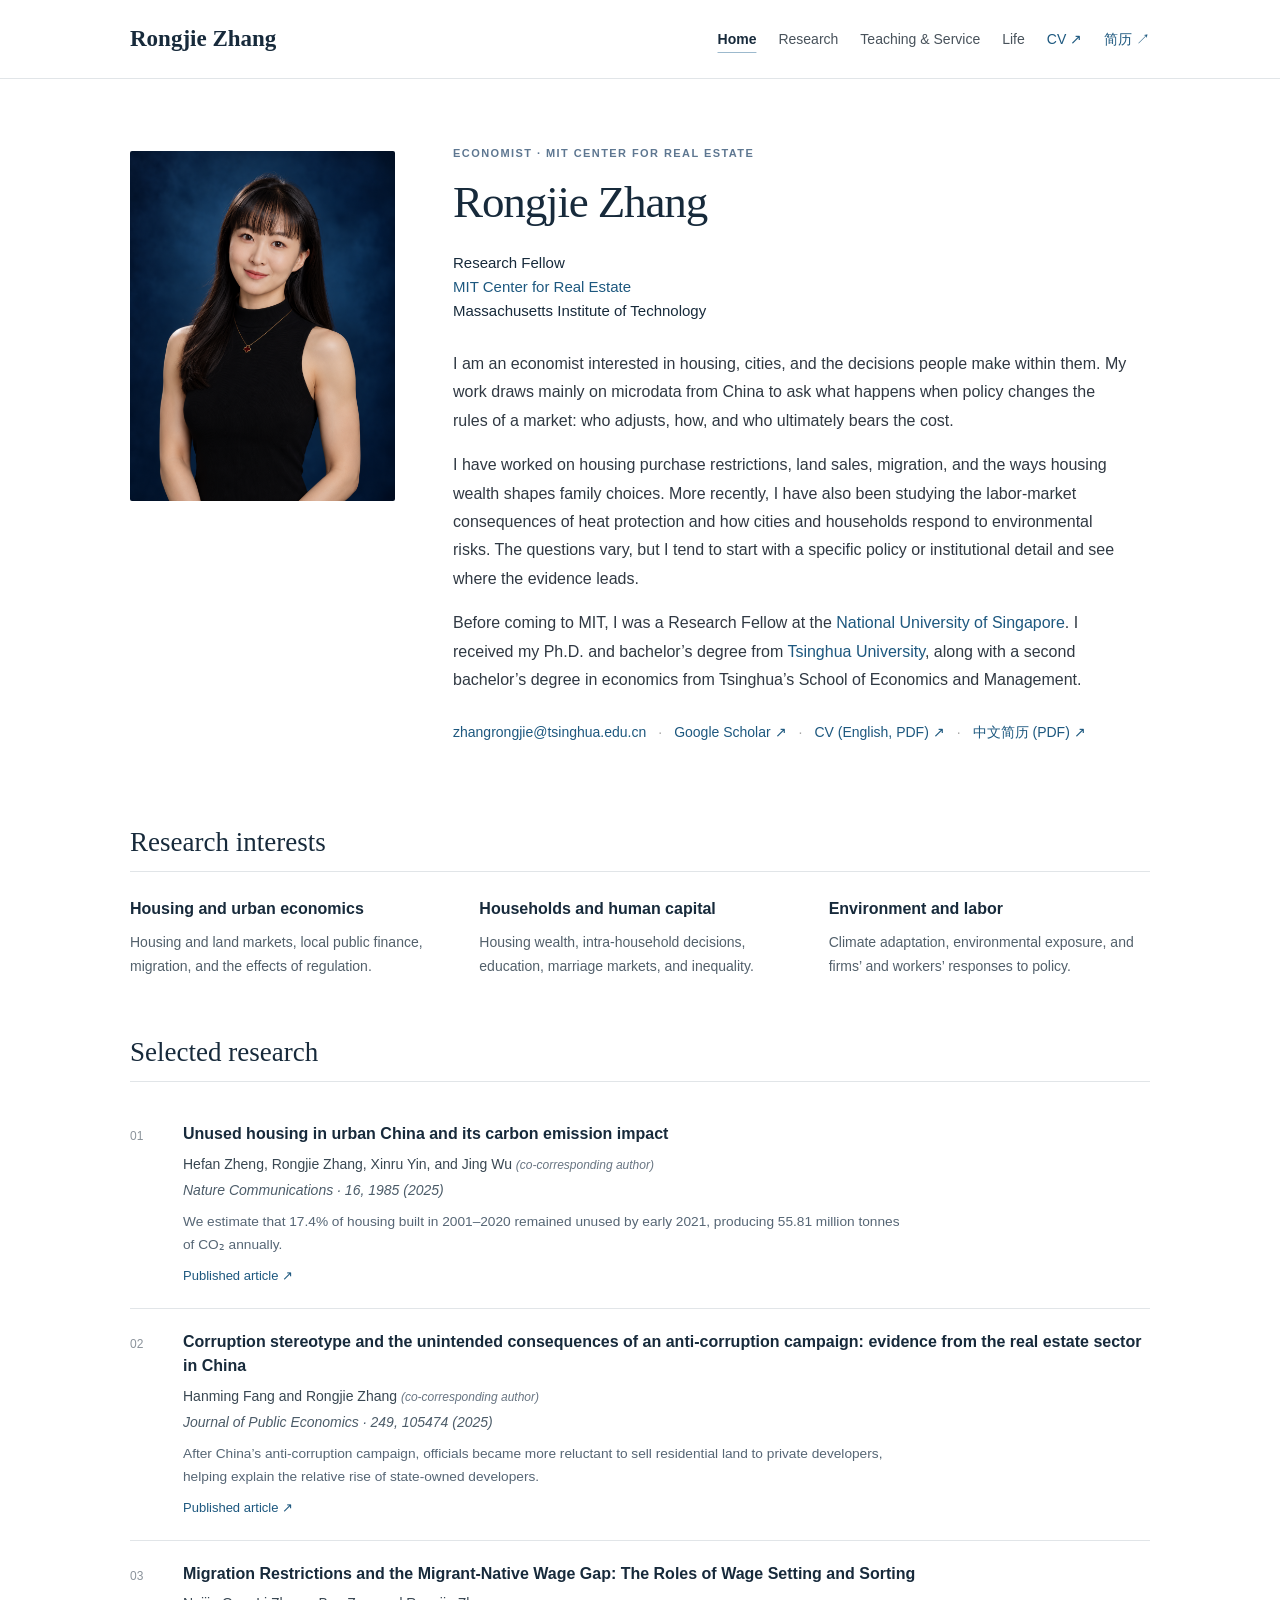
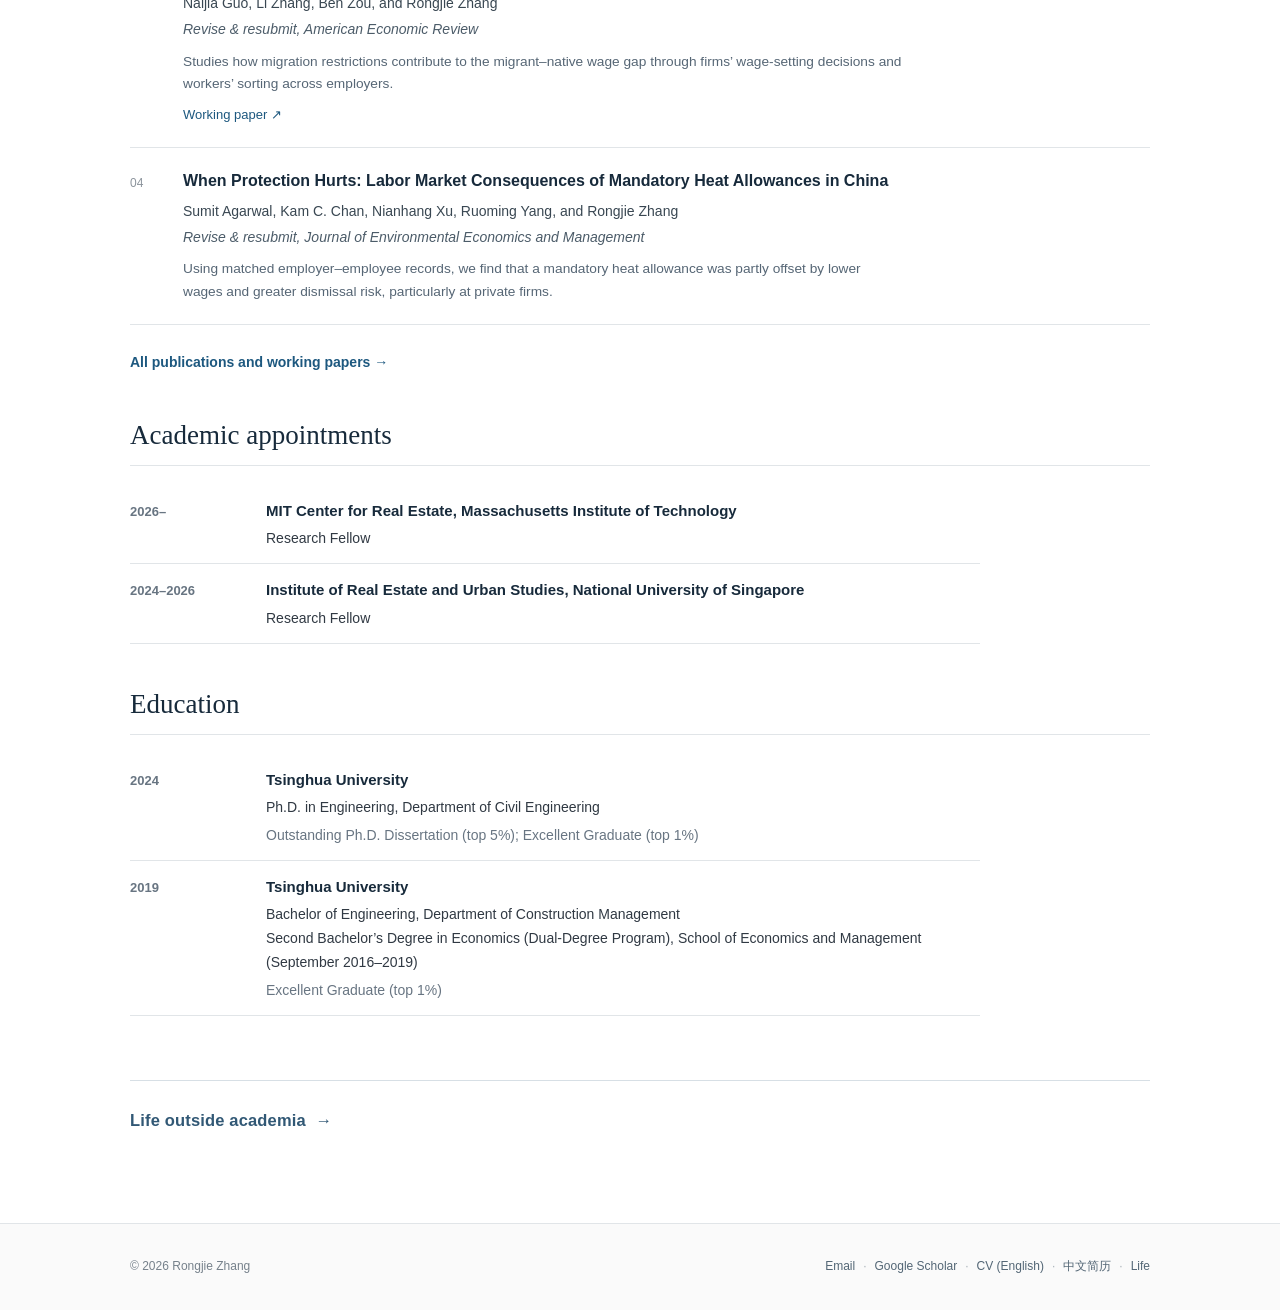
==== commit da6bf8b9: "Add files via upload" ====
--- a/index.html
+++ b/index.html
@@ -1,6 +1,13 @@
 <!DOCTYPE html>
 
-<html lang="en"><head><meta charset="utf-8"/><meta content="width=device-width, initial-scale=1" name="viewport"/><meta content="#ffffff" name="theme-color"/><meta content="Rongjie Zhang | Economist and Research Fellow, MIT Center for Real Estate" name="description"/><title>Home | Rongjie Zhang</title><link href="https://zhangrongjiethu.github.io/index.html" rel="canonical"/><link href="assets/favicon.svg" rel="icon" type="image/svg+xml"/><link href="styles.css" rel="stylesheet"/><script defer="" src="script.js"></script></head><body><a class="skip-link" href="#main">Skip to content</a><header class="site-header"><div class="wrap header-content"><a class="wordmark" href="index.html">Rongjie Zhang</a><nav aria-label="Main navigation" class="mainnav"><a aria-current="page" href="index.html">Home</a><a href="research.html">Research</a><a href="teaching.html">Teaching &amp; Service</a><a href="life.html">Life</a><a class="navcv" href="assets/Rongjie_Zhang_CV.pdf" rel="noopener" target="_blank">CV ↗</a><a class="navcv" href="assets/Rongjie_Zhang_CV_CN.pdf" rel="noopener" target="_blank">简历 ↗</a></nav><button aria-controls="mobile-menu" aria-expanded="false" aria-label="Open navigation" class="menu-button" type="button"><span></span><span></span><span></span></button></div><nav aria-label="Mobile navigation" class="mobile-nav" hidden="" id="mobile-menu"><a href="index.html">Home</a><a href="research.html">Research</a><a href="teaching.html">Teaching &amp; Service</a><a href="life.html">Life outside academia</a><a href="assets/Rongjie_Zhang_CV.pdf">CV (English)</a><a href="assets/Rongjie_Zhang_CV_CN.pdf">中文简历 (PDF)</a></nav></header><main id="main"><div class="wrap home-intro"><div class="portrait-col"><img alt="Portrait of Rongjie Zhang" class="portrait" height="1536" src="assets/rongjie-zhang.png" width="1024"/></div><div class="bio-col"><p class="eyebrow">Economist · MIT Center for Real Estate</p><h1>Rongjie Zhang</h1><p class="affil">Research Fellow<br/><a href="https://cre.mit.edu/" rel="noopener" target="_blank">MIT Center for Real Estate</a><br/>Massachusetts Institute of Technology</p>
+<html lang="en"><head><meta charset="utf-8"/><meta content="width=device-width, initial-scale=1" name="viewport"/><meta content="#ffffff" name="theme-color"/><meta content="Rongjie Zhang | Economist and Research Fellow, MIT Center for Real Estate" name="description"/><title>Home | Rongjie Zhang</title><link href="https://zhangrongjiethu.github.io/index.html" rel="canonical"/><link href="assets/favicon.svg" rel="icon" type="image/svg+xml"/><link href="styles.css" rel="stylesheet"/><script defer="" src="script.js"></script><style>
+/* Homepage: a discreet but distinct closing link to life beyond academia. */
+.home-life-entry{margin-top:64px;padding-top:26px;border-top:1px solid #d7dfe5;font-size:16.5px;font-weight:600;line-height:1.6;letter-spacing:.01em}
+.home-life-entry a{display:inline-block;color:#315875;text-decoration:none}
+.home-life-entry a:hover{text-decoration:underline;text-underline-offset:4px}
+.home-life-entry a span{margin-left:5px}
+@media(max-width:760px){.home-life-entry{margin-top:36px;padding-top:18px;font-size:15px}}
+</style></head><body><a class="skip-link" href="#main">Skip to content</a><header class="site-header"><div class="wrap header-content"><a class="wordmark" href="index.html">Rongjie Zhang</a><nav aria-label="Main navigation" class="mainnav"><a aria-current="page" href="index.html">Home</a><a href="research.html">Research</a><a href="teaching.html">Teaching &amp; Service</a><a href="life.html">Life</a><a class="navcv" href="assets/Rongjie_Zhang_CV.pdf" rel="noopener" target="_blank">CV ↗</a><a class="navcv" href="assets/Rongjie_Zhang_CV_CN.pdf" rel="noopener" target="_blank">简历 ↗</a></nav><button aria-controls="mobile-menu" aria-expanded="false" aria-label="Open navigation" class="menu-button" type="button"><span></span><span></span><span></span></button></div><nav aria-label="Mobile navigation" class="mobile-nav" hidden="" id="mobile-menu"><a href="index.html">Home</a><a href="research.html">Research</a><a href="teaching.html">Teaching &amp; Service</a><a href="life.html">Life outside academia</a><a href="assets/Rongjie_Zhang_CV.pdf">CV (English)</a><a href="assets/Rongjie_Zhang_CV_CN.pdf">中文简历 (PDF)</a></nav></header><main id="main"><div class="wrap home-intro"><div class="portrait-col"><img alt="Portrait of Rongjie Zhang" class="portrait" height="1536" src="assets/rongjie-zhang.png" width="1024"/></div><div class="bio-col"><p class="eyebrow">Economist · MIT Center for Real Estate</p><h1>Rongjie Zhang</h1><p class="affil">Research Fellow<br/><a href="https://cre.mit.edu/" rel="noopener" target="_blank">MIT Center for Real Estate</a><br/>Massachusetts Institute of Technology</p>
 <p>I am an economist interested in housing, cities, and the decisions people make within them. My work draws mainly on microdata from China to ask what happens when policy changes the rules of a market: who adjusts, how, and who ultimately bears the cost.</p>
 <p>I have worked on housing purchase restrictions, land sales, migration, and the ways housing wealth shapes family choices. More recently, I have also been studying the labor-market consequences of heat protection and how cities and households respond to environmental risks. The questions vary, but I tend to start with a specific policy or institutional detail and see where the evidence leads.</p>
 <p>Before coming to MIT, I was a Research Fellow at the <a href="https://ireus.nus.edu.sg/" rel="noopener" target="_blank">National University of Singapore</a>. I received my Ph.D. and bachelor’s degree from <a href="https://www.tsinghua.edu.cn/en/" rel="noopener" target="_blank">Tsinghua University</a>, along with a second bachelor’s degree in economics from Tsinghua’s School of Economics and Management.</p>
@@ -8,5 +15,5 @@
 <div class="wrap below-home"><h2 class="section-heading">Research interests</h2><div class="fields"><div><h3>Housing and urban economics</h3><p>Housing and land markets, local public finance, migration, and the effects of regulation.</p></div><div><h3>Households and human capital</h3><p>Housing wealth, intra-household decisions, education, marriage markets, and inequality.</p></div><div><h3>Environment and labor</h3><p>Climate adaptation, environmental exposure, and firms’ and workers’ responses to policy.</p></div></div>
 <h2 class="section-heading">Selected research</h2><div class="selected-papers"><article class="paper"><div class="paper-num">01</div><div class="paper-info"><h3 class="paper-title"><a href="https://doi.org/10.1038/s41467-025-57217-7" rel="noopener" target="_blank">Unused housing in urban China and its carbon emission impact</a></h3><p class="paper-authors">Hefan Zheng, Rongjie Zhang, Xinru Yin, and Jing Wu <span class="paper-correspondence">(co-corresponding author)</span></p><p class="paper-venue"><em>Nature Communications</em> · 16, 1985 (2025)</p><p class="paper-summary">We estimate that 17.4% of housing built in 2001–2020 remained unused by early 2021, producing 55.81 million tonnes of CO₂ annually.</p><div class="paper-links"><a href="https://doi.org/10.1038/s41467-025-57217-7" rel="noopener" target="_blank">Published article ↗</a></div></div></article><article class="paper"><div class="paper-num">02</div><div class="paper-info"><h3 class="paper-title"><a href="https://doi.org/10.1016/j.jpubeco.2025.105474" rel="noopener" target="_blank">Corruption stereotype and the unintended consequences of an anti-corruption campaign: evidence from the real estate sector in China</a></h3><p class="paper-authors">Hanming Fang and Rongjie Zhang <span class="paper-correspondence">(co-corresponding author)</span></p><p class="paper-venue"><em>Journal of Public Economics</em> · 249, 105474 (2025)</p><p class="paper-summary">After China’s anti-corruption campaign, officials became more reluctant to sell residential land to private developers, helping explain the relative rise of state-owned developers.</p><div class="paper-links"><a href="https://doi.org/10.1016/j.jpubeco.2025.105474" rel="noopener" target="_blank">Published article ↗</a></div></div></article><article class="paper"><div class="paper-num">03</div><div class="paper-info"><h3 class="paper-title"><a href="https://papers.ssrn.com/sol3/papers.cfm?abstract_id=5092829" rel="noopener" target="_blank">Migration Restrictions and the Migrant-Native Wage Gap: The Roles of Wage Setting and Sorting</a></h3><p class="paper-authors">Naijia Guo, Li Zhang, Ben Zou, and Rongjie Zhang</p><p class="paper-venue">Revise &amp; resubmit, American Economic Review</p><p class="paper-summary">Studies how migration restrictions contribute to the migrant–native wage gap through firms’ wage-setting decisions and workers’ sorting across employers.</p><div class="paper-links"><a href="https://papers.ssrn.com/sol3/papers.cfm?abstract_id=5092829" rel="noopener" target="_blank">Working paper ↗</a></div></div></article><article class="paper"><div class="paper-num">04</div><div class="paper-info"><h3 class="paper-title">When Protection Hurts: Labor Market Consequences of Mandatory Heat Allowances in China</h3><p class="paper-authors">Sumit Agarwal, Kam C. Chan, Nianhang Xu, Ruoming Yang, and Rongjie Zhang</p><p class="paper-venue">Revise &amp; resubmit, Journal of Environmental Economics and Management</p><p class="paper-summary">Using matched employer–employee records, we find that a mandatory heat allowance was partly offset by lower wages and greater dismissal risk, particularly at private firms.</p></div></article></div><p class="more-link"><a href="research.html">All publications and working papers →</a></p>
 <h2 class="section-heading">Academic appointments</h2><div class="timeline education-timeline"><div class="timeline-row"><span class="timeline-date">2026–</span><div><h3>MIT Center for Real Estate, Massachusetts Institute of Technology</h3><p>Research Fellow</p></div></div><div class="timeline-row"><span class="timeline-date">2024–2026</span><div><h3>Institute of Real Estate and Urban Studies, National University of Singapore</h3><p>Research Fellow</p></div></div></div>
-<h2 class="section-heading">Education</h2><div class="timeline education-timeline"><div class="timeline-row"><span class="timeline-date">2024</span><div><h3>Tsinghua University</h3><p>Ph.D. in Engineering, Department of Civil Engineering</p><p class="subline">Outstanding Ph.D. Dissertation (top 5%); Excellent Graduate (top 1%)</p></div></div><div class="timeline-row"><span class="timeline-date">2019</span><div><h3>Tsinghua University</h3><p>Bachelor of Engineering, Department of Construction Management</p><p>Second Bachelor’s Degree in Economics (Dual-Degree Program), School of Economics and Management</p><p class="subline">Excellent Graduate (top 1%)</p></div></div></div>
+<h2 class="section-heading">Education</h2><div class="timeline education-timeline"><div class="timeline-row"><span class="timeline-date">2024</span><div><h3>Tsinghua University</h3><p>Ph.D. in Engineering, Department of Civil Engineering</p><p class="subline">Outstanding Ph.D. Dissertation (top 5%); Excellent Graduate (top 1%)</p></div></div><div class="timeline-row"><span class="timeline-date">2019</span><div><h3>Tsinghua University</h3><p>Bachelor of Engineering, Department of Construction Management</p><p>Second Bachelor’s Degree in Economics (Dual-Degree Program), School of Economics and Management (September 2016–2019)</p><p class="subline">Excellent Graduate (top 1%)</p></div></div></div>
 <div class="home-life-entry"><a href="life.html">Life outside academia<span aria-hidden="true"> →</span></a></div></div></main><footer class="footer"><div class="wrap foot-content"><span>© <span id="current-year">2026</span> Rongjie Zhang</span><span><a href="mailto:zhangrongjie@tsinghua.edu.cn">Email</a><span class="sep">·</span><a href="https://scholar.google.com.hk/citations?user=AvOiO-MAAAAJ&amp;hl=en" rel="noopener" target="_blank">Google Scholar</a><span class="sep">·</span><a href="assets/Rongjie_Zhang_CV.pdf">CV (English)</a><span class="sep">·</span><a href="assets/Rongjie_Zhang_CV_CN.pdf">中文简历</a><span class="sep">·</span><a href="life.html">Life</a></span></div></footer></body></html>
